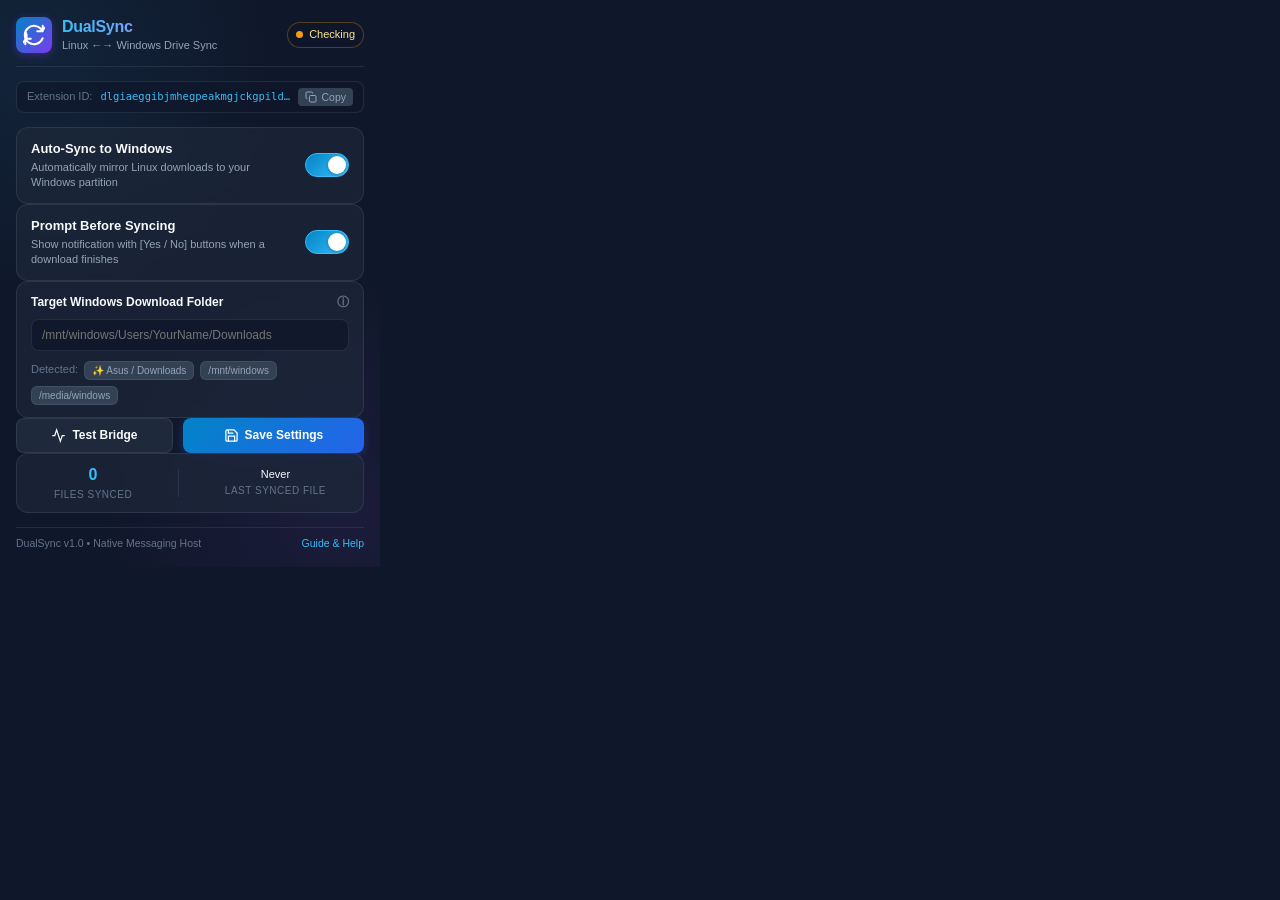
==== lindows_extension/popup.html @ dff82663 "Automate extension ID generation and 1-click bridge installation" ====
<!DOCTYPE html>
<html lang="en">

<head>
  <meta charset="UTF-8">
  <meta name="viewport" content="width=device-width, initial-scale=1.0">
  <title>DualSync Settings</title>
  <link rel="stylesheet" href="popup.css">
</head>

<body>
  <div class="app-container">
    <!-- Header -->
    <header class="header">
      <div class="logo-area">
        <div class="icon-wrap">
          <svg width="22" height="22" viewBox="0 0 24 24" fill="none" stroke="currentColor" stroke-width="2.2"
            stroke-linecap="round" stroke-linejoin="round">
            <path
              d="M21.5 2v6h-6M21.34 15.57a10 10 0 1 1-.57-8.38l5.67-5.67M2.5 22v-6h6M2.66 8.43a10 10 0 0 1 .57 8.38L-2.44 22.48" />
          </svg>
        </div>
        <div>
          <h1>DualSync</h1>
          <p class="subtitle">Linux &larr;&rarr; Windows Drive Sync</p>
        </div>
      </div>
      <div id="bridge-status-pill" class="status-pill status-unknown" title="Native host status">
        <span class="status-dot"></span>
        <span id="bridge-status-text">Checking</span>
      </div>
    </header>

    <!-- Extension ID & Bridge Status Indicator -->
    <div class="ext-id-container">
      <span class="ext-id-title">Extension ID:</span>
      <span id="ext-id-val" class="ext-id-val">dlgiaeggibjmhegpeakmgjckgpildjdb</span>
      <button type="button" id="copy-id-btn" class="copy-id-btn" title="Copy Extension ID">
        <svg width="12" height="12" viewBox="0 0 24 24" fill="none" stroke="currentColor" stroke-width="2">
          <rect x="9" y="9" width="13" height="13" rx="2" ry="2"></rect>
          <path d="M5 15H4a2 2 0 0 1-2-2V4a2 2 0 0 1 2-2h9a2 2 0 0 1 2 2v1"></path>
        </svg>
        <span id="copy-text">Copy</span>
      </button>
    </div>

    <!-- Main Content Form -->
    <main class="content">
      <!-- Section 1: Main Toggle -->
      <section class="card toggle-card">
        <div class="card-text">
          <div class="card-title">Auto-Sync to Windows</div>
          <div class="card-desc">Automatically mirror Linux downloads to your Windows partition</div>
        </div>
        <label class="switch">
          <input type="checkbox" id="auto-sync-toggle" checked>
          <span class="slider"></span>
        </label>
      </section>

      <!-- Section 2: Confirmation Prompt Toggle -->
      <section class="card toggle-card">
        <div class="card-text">
          <div class="card-title">Prompt Before Syncing</div>
          <div class="card-desc">Show notification with [Yes / No] buttons when a download finishes</div>
        </div>
        <label class="switch">
          <input type="checkbox" id="prompt-toggle" checked>
          <span class="slider"></span>
        </label>
      </section>

      <!-- Section 3: Target Folder Configuration -->
      <section class="card input-card">
        <label for="target-folder" class="input-label">
          <span>Target Windows Download Folder</span>
          <span class="tooltip" title="Absolute path on Linux where your Windows partition is mounted">&#9432;</span>
        </label>
        <div class="input-wrapper">
          <input type="text" id="target-folder" placeholder="/mnt/windows/Users/YourName/Downloads" spellcheck="false"
            autocomplete="off" />
        </div>

        <div class="preset-chips">
          <span class="preset-label">Detected:</span>
          <button type="button" class="chip chip-detected" data-path="/run/media/rithik/Windows/Users/Asus/Downloads">✨
            Asus / Downloads</button>
          <button type="button" class="chip" data-path="/mnt/windows/Users/Downloads">/mnt/windows</button>
          <button type="button" class="chip" data-path="/media/windows/Downloads">/media/windows</button>
        </div>
      </section>

      <!-- Section 4: Actions & Test Connection -->
      <div class="actions-row">
        <button id="test-bridge-btn" class="btn btn-secondary">
          <svg width="15" height="15" viewBox="0 0 24 24" fill="none" stroke="currentColor" stroke-width="2">
            <polyline points="22 12 18 12 15 21 9 3 6 12 2 12"></polyline>
          </svg>
          Test Bridge
        </button>
        <button id="save-btn" class="btn btn-primary">
          <svg width="15" height="15" viewBox="0 0 24 24" fill="none" stroke="currentColor" stroke-width="2">
            <path d="M19 21H5a2 2 0 0 1-2-2V5a2 2 0 0 1 2-2h11l5 5v11a2 2 0 0 1-2 2z"></path>
            <polyline points="17 21 17 13 7 13 7 21"></polyline>
            <polyline points="7 3 7 8 15 8"></polyline>
          </svg>
          Save Settings
        </button>
      </div>

      <!-- Live Info / Status Card -->
      <section id="feedback-card" class="feedback-card hidden">
        <div id="feedback-icon" class="feedback-icon"></div>
        <div class="feedback-body">
          <div id="feedback-title" class="feedback-title"></div>
          <div id="feedback-message" class="feedback-message"></div>
        </div>
      </section>

      <!-- Sync Stats / History -->
      <section class="card stats-card">
        <div class="stat-item">
          <span class="stat-num" id="stat-synced-count">0</span>
          <span class="stat-lbl">Files Synced</span>
        </div>
        <div class="stat-divider"></div>
        <div class="stat-item">
          <span class="stat-val" id="stat-last-synced">Never</span>
          <span class="stat-lbl">Last Synced File</span>
        </div>
      </section>
    </main>

    <!-- Footer -->
    <footer class="footer">
      <span>DualSync v1.0 &bull; Native Messaging Host</span>
      <a href="#" id="view-guide-link">Guide & Help</a>
    </footer>
  </div>

  <script src="popup.js"></script>
</body>

</html>
---- lindows_extension/popup.css ----
:root {
  --bg-primary: #0f172a;
  --bg-secondary: #1e293b;
  --bg-tertiary: #334155;
  --card-bg: rgba(30, 41, 59, 0.7);
  --border-color: rgba(148, 163, 184, 0.15);
  --border-focus: #38bdf8;
  --text-primary: #f8fafc;
  --text-secondary: #94a3b8;
  --text-muted: #64748b;
  --accent-cyan: #38bdf8;
  --accent-purple: #a855f7;
  --accent-green: #22c55e;
  --accent-red: #ef4444;
  --accent-amber: #f59e0b;
  --radius-lg: 12px;
  --radius-md: 8px;
  --radius-sm: 6px;
  --transition: all 0.2s cubic-bezier(0.4, 0, 0.2, 1);
  --shadow: 0 4px 12px rgba(0, 0, 0, 0.3);
}

* {
  box-sizing: border-box;
  margin: 0;
  padding: 0;
  font-family: -apple-system, BlinkMacSystemFont, "Segoe UI", Roboto, "Helvetica Neue", Arial, sans-serif;
}

body {
  width: 380px;
  background-color: var(--bg-primary);
  color: var(--text-primary);
  font-size: 13px;
  line-height: 1.4;
  user-select: none;
  overflow-x: hidden;
}

.app-container {
  display: flex;
  flex-direction: column;
  padding: 16px;
  gap: 14px;
  background: radial-gradient(circle at 10% 10%, rgba(56, 189, 248, 0.08), transparent 40%),
    radial-gradient(circle at 90% 90%, rgba(168, 85, 247, 0.08), transparent 40%),
    var(--bg-primary);
}

/* Header */
.header {
  display: flex;
  align-items: center;
  justify-content: space-between;
  padding-bottom: 12px;
  border-bottom: 1px solid var(--border-color);
}

.logo-area {
  display: flex;
  align-items: center;
  gap: 10px;
}

.icon-wrap {
  width: 36px;
  height: 36px;
  border-radius: var(--radius-md);
  background: linear-gradient(135deg, #0284c7, #7c3aed);
  display: flex;
  align-items: center;
  justify-content: center;
  color: #fff;
  box-shadow: 0 2px 8px rgba(124, 58, 237, 0.35);
}

h1 {
  font-size: 16px;
  font-weight: 700;
  letter-spacing: -0.3px;
  background: linear-gradient(90deg, #38bdf8, #c084fc);
  -webkit-background-clip: text;
  -webkit-text-fill-color: transparent;
}

.subtitle {
  font-size: 11px;
  color: var(--text-secondary);
}

/* Status Pill */
.status-pill {
  display: flex;
  align-items: center;
  gap: 6px;
  padding: 4px 8px;
  border-radius: 999px;
  font-size: 11px;
  font-weight: 500;
  background: rgba(15, 23, 42, 0.6);
  border: 1px solid var(--border-color);
  transition: var(--transition);
}

.status-dot {
  width: 7px;
  height: 7px;
  border-radius: 50%;
  background: var(--text-muted);
}

.status-connected {
  border-color: rgba(34, 197, 94, 0.3);
  color: #86efac;
}

.status-connected .status-dot {
  background: var(--accent-green);
  box-shadow: 0 0 6px var(--accent-green);
}

.status-disconnected {
  border-color: rgba(239, 68, 68, 0.3);
  color: #fca5a5;
}

.status-disconnected .status-dot {
  background: var(--accent-red);
}

.status-unknown {
  border-color: rgba(245, 158, 11, 0.3);
  color: #fde68a;
}

.status-unknown .status-dot {
  background: var(--accent-amber);
}

/* Cards */
.card {
  background: var(--card-bg);
  backdrop-filter: blur(8px);
  border: 1px solid var(--border-color);
  border-radius: var(--radius-lg);
  padding: 12px 14px;
  transition: var(--transition);
}

.card:hover {
  border-color: rgba(148, 163, 184, 0.3);
}

.toggle-card {
  display: flex;
  align-items: center;
  justify-content: space-between;
  gap: 12px;
}

.card-text {
  display: flex;
  flex-direction: column;
  gap: 2px;
}

.card-title {
  font-size: 13px;
  font-weight: 600;
  color: var(--text-primary);
}

.card-desc {
  font-size: 11px;
  color: var(--text-secondary);
}

/* Switch Toggle */
.switch {
  position: relative;
  display: inline-block;
  width: 44px;
  height: 24px;
  flex-shrink: 0;
}

.switch input {
  opacity: 0;
  width: 0;
  height: 0;
}

.slider {
  position: absolute;
  cursor: pointer;
  top: 0;
  left: 0;
  right: 0;
  bottom: 0;
  background-color: var(--bg-tertiary);
  transition: var(--transition);
  border-radius: 24px;
  border: 1px solid var(--border-color);
}

.slider:before {
  position: absolute;
  content: "";
  height: 18px;
  width: 18px;
  left: 2px;
  bottom: 2px;
  background-color: #ffffff;
  transition: var(--transition);
  border-radius: 50%;
  box-shadow: 0 1px 3px rgba(0, 0, 0, 0.3);
}

input:checked+.slider {
  background: linear-gradient(135deg, #0284c7, #38bdf8);
  border-color: #38bdf8;
}

input:checked+.slider:before {
  transform: translateX(20px);
}

/* Input Card */
.input-card {
  display: flex;
  flex-direction: column;
  gap: 8px;
}

.input-label {
  display: flex;
  align-items: center;
  justify-content: space-between;
  font-size: 12px;
  font-weight: 600;
  color: var(--text-primary);
}

.tooltip {
  cursor: help;
  color: var(--text-muted);
  font-size: 12px;
}

.input-wrapper input {
  width: 100%;
  padding: 8px 10px;
  background: rgba(15, 23, 42, 0.8);
  border: 1px solid var(--border-color);
  border-radius: var(--radius-md);
  color: #fff;
  font-size: 12px;
  outline: none;
  transition: var(--transition);
}

.input-wrapper input:focus {
  border-color: var(--border-focus);
  box-shadow: 0 0 0 2px rgba(56, 189, 248, 0.2);
}

.preset-chips {
  display: flex;
  align-items: center;
  flex-wrap: wrap;
  gap: 6px;
  margin-top: 2px;
}

.preset-label {
  font-size: 11px;
  color: var(--text-muted);
}

.chip {
  background: var(--bg-tertiary);
  border: 1px solid var(--border-color);
  color: var(--text-secondary);
  border-radius: var(--radius-sm);
  padding: 3px 7px;
  font-size: 10px;
  cursor: pointer;
  transition: var(--transition);
}

.chip:hover {
  background: #475569;
  color: #ffffff;
  border-color: var(--accent-cyan);
}

/* Buttons */
.actions-row {
  display: flex;
  gap: 10px;
}

.btn {
  display: inline-flex;
  align-items: center;
  justify-content: center;
  gap: 6px;
  padding: 9px 12px;
  border-radius: var(--radius-md);
  font-size: 12px;
  font-weight: 600;
  cursor: pointer;
  transition: var(--transition);
  border: none;
}

.btn-primary {
  flex: 1.2;
  background: linear-gradient(135deg, #0284c7, #2563eb);
  color: white;
  box-shadow: 0 2px 8px rgba(37, 99, 235, 0.3);
}

.btn-primary:hover {
  background: linear-gradient(135deg, #0369a1, #1d4ed8);
  transform: translateY(-1px);
}

.btn-secondary {
  flex: 1;
  background: var(--bg-secondary);
  border: 1px solid var(--border-color);
  color: var(--text-primary);
}

.btn-secondary:hover {
  background: var(--bg-tertiary);
  border-color: rgba(148, 163, 184, 0.4);
}

/* Feedback Card */
.feedback-card {
  display: flex;
  align-items: flex-start;
  gap: 10px;
  padding: 10px 12px;
  border-radius: var(--radius-md);
  background: rgba(15, 23, 42, 0.9);
  border: 1px solid var(--border-color);
  animation: fadeIn 0.2s ease-in-out;
}

.feedback-card.hidden {
  display: none;
}

.feedback-card.success {
  border-color: rgba(34, 197, 94, 0.4);
  background: rgba(34, 197, 94, 0.08);
}

.feedback-card.error {
  border-color: rgba(239, 68, 68, 0.4);
  background: rgba(239, 68, 68, 0.08);
}

.feedback-title {
  font-size: 12px;
  font-weight: 600;
  color: var(--text-primary);
}

.feedback-message {
  font-size: 11px;
  color: var(--text-secondary);
  word-break: break-word;
  margin-top: 2px;
}

/* Stats Card */
.stats-card {
  display: flex;
  align-items: center;
  justify-content: space-around;
  padding: 10px 14px;
}

.stat-item {
  display: flex;
  flex-direction: column;
  align-items: center;
  text-align: center;
  gap: 2px;
  max-width: 140px;
}

.stat-num {
  font-size: 16px;
  font-weight: 700;
  color: var(--accent-cyan);
}

.stat-val {
  font-size: 11px;
  font-weight: 500;
  color: var(--text-primary);
  white-space: nowrap;
  overflow: hidden;
  text-overflow: ellipsis;
  max-width: 130px;
}

.stat-lbl {
  font-size: 10px;
  color: var(--text-muted);
  text-transform: uppercase;
  letter-spacing: 0.5px;
}

.stat-divider {
  width: 1px;
  height: 28px;
  background-color: var(--border-color);
}

/* Footer */
.footer {
  display: flex;
  align-items: center;
  justify-content: space-between;
  padding-top: 8px;
  border-top: 1px solid var(--border-color);
  font-size: 10.5px;
  color: var(--text-muted);
}

.footer a {
  color: var(--accent-cyan);
  text-decoration: none;
}

.footer a:hover {
  text-decoration: underline;
}

@keyframes fadeIn {
  from {
    opacity: 0;
    transform: translateY(-4px);
  }

  to {
    opacity: 1;
    transform: translateY(0);
  }
}

/* Extension ID Bar */
.ext-id-container {
  display: flex;
  align-items: center;
  justify-content: space-between;
  background: rgba(15, 23, 42, 0.6);
  border: 1px solid var(--border-color);
  border-radius: var(--radius-md);
  padding: 6px 10px;
  font-size: 11px;
  gap: 8px;
}

.ext-id-title {
  color: var(--text-muted);
  font-weight: 500;
  white-space: nowrap;
}

.ext-id-val {
  font-family: ui-monospace, SFMono-Regular, Menlo, Monaco, Consolas, monospace;
  color: var(--accent-cyan);
  font-size: 10.5px;
  overflow: hidden;
  text-overflow: ellipsis;
  white-space: nowrap;
  user-select: all;
}

.copy-id-btn {
  display: flex;
  align-items: center;
  gap: 4px;
  background: var(--bg-tertiary);
  color: var(--text-secondary);
  border: none;
  border-radius: 4px;
  padding: 3px 7px;
  font-size: 10.5px;
  cursor: pointer;
  transition: var(--transition);
  white-space: nowrap;
}

.copy-id-btn:hover {
  background: var(--accent-cyan);
  color: #0f172a;
}
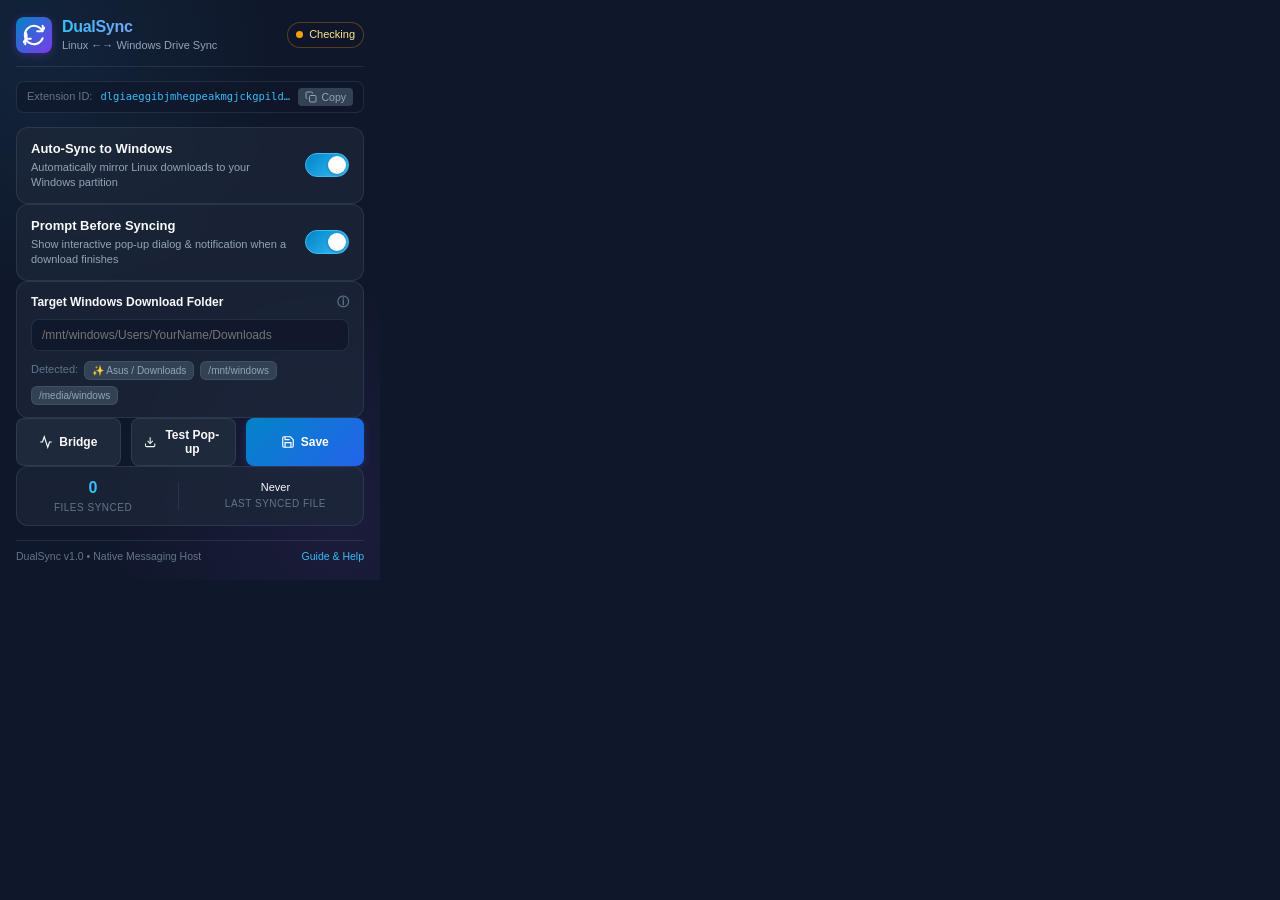
==== commit 8f307331: "Add interactive download sync confirmation pop-up window and persistent queue" ====
--- a/lindows_extension/popup.html
+++ b/lindows_extension/popup.html
@@ -62,7 +62,7 @@
       <section class="card toggle-card">
         <div class="card-text">
           <div class="card-title">Prompt Before Syncing</div>
-          <div class="card-desc">Show notification with [Yes / No] buttons when a download finishes</div>
+          <div class="card-desc">Show interactive pop-up dialog & notification when a download finishes</div>
         </div>
         <label class="switch">
           <input type="checkbox" id="prompt-toggle" checked>
@@ -92,19 +92,27 @@
 
       <!-- Section 4: Actions & Test Connection -->
       <div class="actions-row">
-        <button id="test-bridge-btn" class="btn btn-secondary">
-          <svg width="15" height="15" viewBox="0 0 24 24" fill="none" stroke="currentColor" stroke-width="2">
+        <button id="test-bridge-btn" class="btn btn-secondary" title="Test Native Bridge Connection">
+          <svg width="14" height="14" viewBox="0 0 24 24" fill="none" stroke="currentColor" stroke-width="2">
             <polyline points="22 12 18 12 15 21 9 3 6 12 2 12"></polyline>
           </svg>
-          Test Bridge
+          Bridge
+        </button>
+        <button id="test-prompt-btn" class="btn btn-secondary" title="Simulate download completion and test prompt pop-up">
+          <svg width="14" height="14" viewBox="0 0 24 24" fill="none" stroke="currentColor" stroke-width="2">
+            <path d="M21 15v4a2 2 0 0 1-2 2H5a2 2 0 0 1-2-2v-4"></path>
+            <polyline points="7 10 12 15 17 10"></polyline>
+            <line x1="12" y1="15" x2="12" y2="3"></line>
+          </svg>
+          Test Pop-up
         </button>
         <button id="save-btn" class="btn btn-primary">
-          <svg width="15" height="15" viewBox="0 0 24 24" fill="none" stroke="currentColor" stroke-width="2">
+          <svg width="14" height="14" viewBox="0 0 24 24" fill="none" stroke="currentColor" stroke-width="2">
             <path d="M19 21H5a2 2 0 0 1-2-2V5a2 2 0 0 1 2-2h11l5 5v11a2 2 0 0 1-2 2z"></path>
             <polyline points="17 21 17 13 7 13 7 21"></polyline>
             <polyline points="7 3 7 8 15 8"></polyline>
           </svg>
-          Save Settings
+          Save
         </button>
       </div>
 
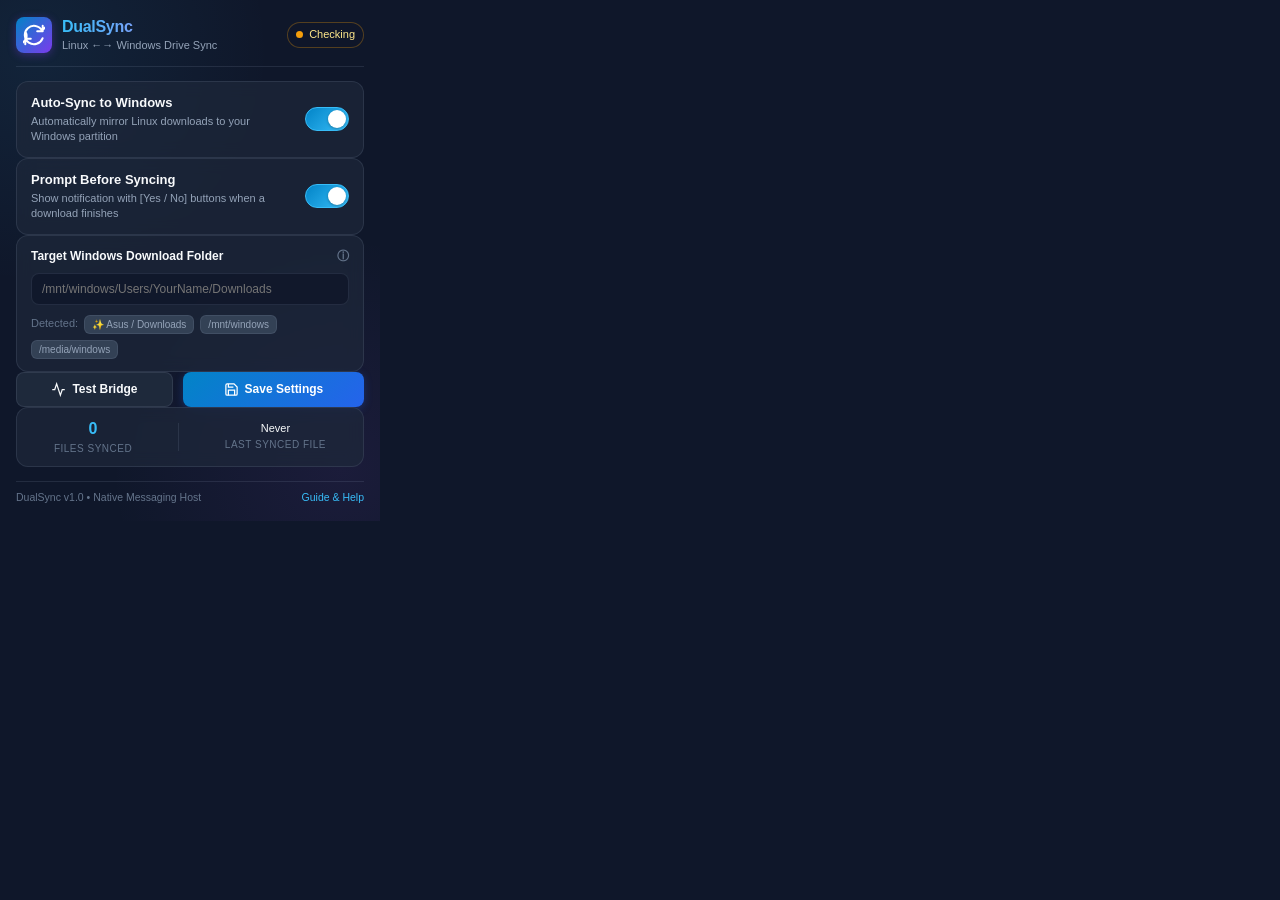
==== commit 8378ed0d: "extension part" ====
--- a/lindows_extension/popup.html
+++ b/lindows_extension/popup.html
@@ -31,19 +31,6 @@
       </div>
     </header>
 
-    <!-- Extension ID & Bridge Status Indicator -->
-    <div class="ext-id-container">
-      <span class="ext-id-title">Extension ID:</span>
-      <span id="ext-id-val" class="ext-id-val">dlgiaeggibjmhegpeakmgjckgpildjdb</span>
-      <button type="button" id="copy-id-btn" class="copy-id-btn" title="Copy Extension ID">
-        <svg width="12" height="12" viewBox="0 0 24 24" fill="none" stroke="currentColor" stroke-width="2">
-          <rect x="9" y="9" width="13" height="13" rx="2" ry="2"></rect>
-          <path d="M5 15H4a2 2 0 0 1-2-2V4a2 2 0 0 1 2-2h9a2 2 0 0 1 2 2v1"></path>
-        </svg>
-        <span id="copy-text">Copy</span>
-      </button>
-    </div>
-
     <!-- Main Content Form -->
     <main class="content">
       <!-- Section 1: Main Toggle -->
@@ -62,7 +49,7 @@
       <section class="card toggle-card">
         <div class="card-text">
           <div class="card-title">Prompt Before Syncing</div>
-          <div class="card-desc">Show interactive pop-up dialog & notification when a download finishes</div>
+          <div class="card-desc">Show notification with [Yes / No] buttons when a download finishes</div>
         </div>
         <label class="switch">
           <input type="checkbox" id="prompt-toggle" checked>
@@ -92,27 +79,19 @@
 
       <!-- Section 4: Actions & Test Connection -->
       <div class="actions-row">
-        <button id="test-bridge-btn" class="btn btn-secondary" title="Test Native Bridge Connection">
-          <svg width="14" height="14" viewBox="0 0 24 24" fill="none" stroke="currentColor" stroke-width="2">
+        <button id="test-bridge-btn" class="btn btn-secondary">
+          <svg width="15" height="15" viewBox="0 0 24 24" fill="none" stroke="currentColor" stroke-width="2">
             <polyline points="22 12 18 12 15 21 9 3 6 12 2 12"></polyline>
           </svg>
-          Bridge
-        </button>
-        <button id="test-prompt-btn" class="btn btn-secondary" title="Simulate download completion and test prompt pop-up">
-          <svg width="14" height="14" viewBox="0 0 24 24" fill="none" stroke="currentColor" stroke-width="2">
-            <path d="M21 15v4a2 2 0 0 1-2 2H5a2 2 0 0 1-2-2v-4"></path>
-            <polyline points="7 10 12 15 17 10"></polyline>
-            <line x1="12" y1="15" x2="12" y2="3"></line>
-          </svg>
-          Test Pop-up
+          Test Bridge
         </button>
         <button id="save-btn" class="btn btn-primary">
-          <svg width="14" height="14" viewBox="0 0 24 24" fill="none" stroke="currentColor" stroke-width="2">
+          <svg width="15" height="15" viewBox="0 0 24 24" fill="none" stroke="currentColor" stroke-width="2">
             <path d="M19 21H5a2 2 0 0 1-2-2V5a2 2 0 0 1 2-2h11l5 5v11a2 2 0 0 1-2 2z"></path>
             <polyline points="17 21 17 13 7 13 7 21"></polyline>
             <polyline points="7 3 7 8 15 8"></polyline>
           </svg>
-          Save
+          Save Settings
         </button>
       </div>
 
--- a/lindows_extension/popup.css
+++ b/lindows_extension/popup.css
@@ -453,53 +453,4 @@
     opacity: 1;
     transform: translateY(0);
   }
-}
-
-/* Extension ID Bar */
-.ext-id-container {
-  display: flex;
-  align-items: center;
-  justify-content: space-between;
-  background: rgba(15, 23, 42, 0.6);
-  border: 1px solid var(--border-color);
-  border-radius: var(--radius-md);
-  padding: 6px 10px;
-  font-size: 11px;
-  gap: 8px;
-}
-
-.ext-id-title {
-  color: var(--text-muted);
-  font-weight: 500;
-  white-space: nowrap;
-}
-
-.ext-id-val {
-  font-family: ui-monospace, SFMono-Regular, Menlo, Monaco, Consolas, monospace;
-  color: var(--accent-cyan);
-  font-size: 10.5px;
-  overflow: hidden;
-  text-overflow: ellipsis;
-  white-space: nowrap;
-  user-select: all;
-}
-
-.copy-id-btn {
-  display: flex;
-  align-items: center;
-  gap: 4px;
-  background: var(--bg-tertiary);
-  color: var(--text-secondary);
-  border: none;
-  border-radius: 4px;
-  padding: 3px 7px;
-  font-size: 10.5px;
-  cursor: pointer;
-  transition: var(--transition);
-  white-space: nowrap;
-}
-
-.copy-id-btn:hover {
-  background: var(--accent-cyan);
-  color: #0f172a;
 }
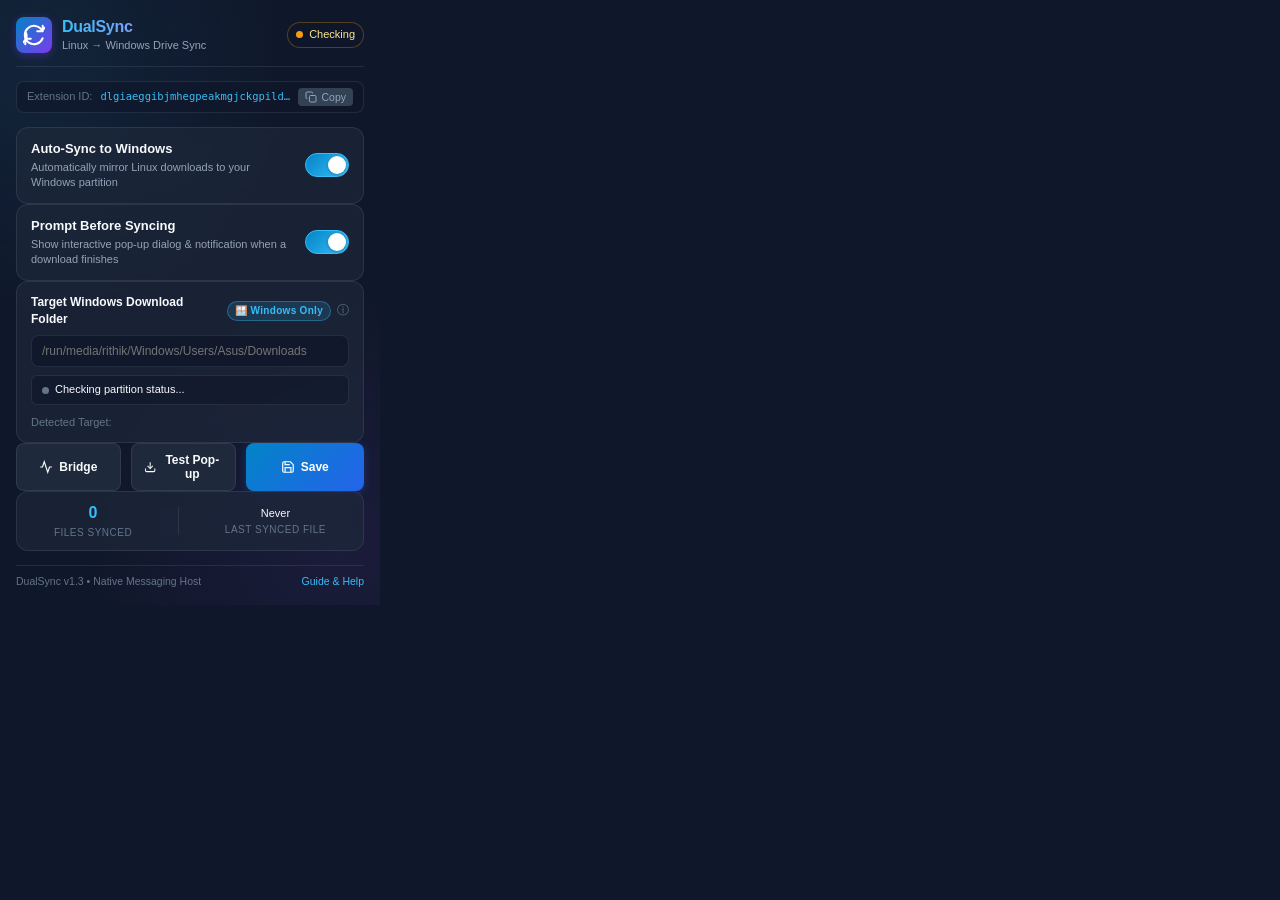
==== commit 0fefa4ad: "Fix partition mount error and enforce OS-specific target folder constraints" ====
--- a/lindows_extension/popup.html
+++ b/lindows_extension/popup.html
@@ -22,7 +22,7 @@
         </div>
         <div>
           <h1>DualSync</h1>
-          <p class="subtitle">Linux &larr;&rarr; Windows Drive Sync</p>
+          <p class="subtitle" id="subtitle-text">Linux &rarr; Windows Drive Sync</p>
         </div>
       </div>
       <div id="bridge-status-pill" class="status-pill status-unknown" title="Native host status">
@@ -31,13 +31,26 @@
       </div>
     </header>
 
+    <!-- Extension ID & Bridge Status Indicator -->
+    <div class="ext-id-container">
+      <span class="ext-id-title">Extension ID:</span>
+      <span id="ext-id-val" class="ext-id-val">dlgiaeggibjmhegpeakmgjckgpildjdb</span>
+      <button type="button" id="copy-id-btn" class="copy-id-btn" title="Copy Extension ID">
+        <svg width="12" height="12" viewBox="0 0 24 24" fill="none" stroke="currentColor" stroke-width="2">
+          <rect x="9" y="9" width="13" height="13" rx="2" ry="2"></rect>
+          <path d="M5 15H4a2 2 0 0 1-2-2V4a2 2 0 0 1 2-2h9a2 2 0 0 1 2 2v1"></path>
+        </svg>
+        <span id="copy-text">Copy</span>
+      </button>
+    </div>
+
     <!-- Main Content Form -->
     <main class="content">
       <!-- Section 1: Main Toggle -->
       <section class="card toggle-card">
         <div class="card-text">
-          <div class="card-title">Auto-Sync to Windows</div>
-          <div class="card-desc">Automatically mirror Linux downloads to your Windows partition</div>
+          <div class="card-title" id="auto-sync-title">Auto-Sync to Windows</div>
+          <div class="card-desc" id="auto-sync-desc">Automatically mirror Linux downloads to your Windows partition</div>
         </div>
         <label class="switch">
           <input type="checkbox" id="auto-sync-toggle" checked>
@@ -49,7 +62,7 @@
       <section class="card toggle-card">
         <div class="card-text">
           <div class="card-title">Prompt Before Syncing</div>
-          <div class="card-desc">Show notification with [Yes / No] buttons when a download finishes</div>
+          <div class="card-desc">Show interactive pop-up dialog & notification when a download finishes</div>
         </div>
         <label class="switch">
           <input type="checkbox" id="prompt-toggle" checked>
@@ -59,39 +72,62 @@
 
       <!-- Section 3: Target Folder Configuration -->
       <section class="card input-card">
-        <label for="target-folder" class="input-label">
-          <span>Target Windows Download Folder</span>
-          <span class="tooltip" title="Absolute path on Linux where your Windows partition is mounted">&#9432;</span>
-        </label>
+        <div class="input-label-row">
+          <label for="target-folder" class="input-label" id="target-label-text">
+            Target Windows Download Folder
+          </label>
+          <div class="label-badges">
+            <span id="target-badge" class="os-badge os-badge-windows">🪟 Windows Only</span>
+            <span class="tooltip" id="target-tooltip" title="In Linux, only Windows partition folders are allowed. Local Linux folders cannot be selected.">&#9432;</span>
+          </div>
+        </div>
+
         <div class="input-wrapper">
-          <input type="text" id="target-folder" placeholder="/mnt/windows/Users/YourName/Downloads" spellcheck="false"
+          <input type="text" id="target-folder" placeholder="/run/media/rithik/Windows/Users/Asus/Downloads" spellcheck="false"
             autocomplete="off" />
         </div>
 
-        <div class="preset-chips">
-          <span class="preset-label">Detected:</span>
-          <button type="button" class="chip chip-detected" data-path="/run/media/rithik/Windows/Users/Asus/Downloads">✨
-            Asus / Downloads</button>
-          <button type="button" class="chip" data-path="/mnt/windows/Users/Downloads">/mnt/windows</button>
-          <button type="button" class="chip" data-path="/media/windows/Downloads">/media/windows</button>
+        <!-- Partition Mount Status Bar -->
+        <div id="mount-bar" class="mount-bar">
+          <div class="mount-left">
+            <span class="mount-dot" id="mount-dot"></span>
+            <span id="mount-status-text">Checking partition status...</span>
+          </div>
+          <button type="button" id="mount-drive-btn" class="mount-btn" style="display:none;">Mount Drive</button>
+        </div>
+
+        <!-- Detected Presets (Strictly valid OS partitions only) -->
+        <div class="preset-chips" id="preset-chips-box">
+          <span class="preset-label" id="preset-label">Detected Target:</span>
+          <div id="preset-chips-list" class="preset-chips-list">
+            <!-- Dynamically populated from native host -->
+          </div>
         </div>
       </section>
 
       <!-- Section 4: Actions & Test Connection -->
       <div class="actions-row">
-        <button id="test-bridge-btn" class="btn btn-secondary">
-          <svg width="15" height="15" viewBox="0 0 24 24" fill="none" stroke="currentColor" stroke-width="2">
+        <button id="test-bridge-btn" class="btn btn-secondary" title="Test Native Bridge Connection">
+          <svg width="14" height="14" viewBox="0 0 24 24" fill="none" stroke="currentColor" stroke-width="2">
             <polyline points="22 12 18 12 15 21 9 3 6 12 2 12"></polyline>
           </svg>
-          Test Bridge
+          Bridge
+        </button>
+        <button id="test-prompt-btn" class="btn btn-secondary" title="Simulate download completion and test prompt pop-up">
+          <svg width="14" height="14" viewBox="0 0 24 24" fill="none" stroke="currentColor" stroke-width="2">
+            <path d="M21 15v4a2 2 0 0 1-2 2H5a2 2 0 0 1-2-2v-4"></path>
+            <polyline points="7 10 12 15 17 10"></polyline>
+            <line x1="12" y1="15" x2="12" y2="3"></line>
+          </svg>
+          Test Pop-up
         </button>
         <button id="save-btn" class="btn btn-primary">
-          <svg width="15" height="15" viewBox="0 0 24 24" fill="none" stroke="currentColor" stroke-width="2">
+          <svg width="14" height="14" viewBox="0 0 24 24" fill="none" stroke="currentColor" stroke-width="2">
             <path d="M19 21H5a2 2 0 0 1-2-2V5a2 2 0 0 1 2-2h11l5 5v11a2 2 0 0 1-2 2z"></path>
             <polyline points="17 21 17 13 7 13 7 21"></polyline>
             <polyline points="7 3 7 8 15 8"></polyline>
           </svg>
-          Save Settings
+          Save
         </button>
       </div>
 
@@ -120,7 +156,7 @@
 
     <!-- Footer -->
     <footer class="footer">
-      <span>DualSync v1.0 &bull; Native Messaging Host</span>
+      <span>DualSync v1.3 &bull; Native Messaging Host</span>
       <a href="#" id="view-guide-link">Guide & Help</a>
     </footer>
   </div>
--- a/lindows_extension/popup.css
+++ b/lindows_extension/popup.css
@@ -232,13 +232,44 @@
   gap: 8px;
 }
 
+.input-label-row {
+  display: flex;
+  align-items: center;
+  justify-content: space-between;
+  gap: 8px;
+}
+
 .input-label {
-  display: flex;
-  align-items: center;
-  justify-content: space-between;
   font-size: 12px;
   font-weight: 600;
   color: var(--text-primary);
+}
+
+.label-badges {
+  display: flex;
+  align-items: center;
+  gap: 6px;
+}
+
+.os-badge {
+  font-size: 10px;
+  font-weight: 700;
+  padding: 2px 7px;
+  border-radius: 999px;
+  letter-spacing: 0.3px;
+  white-space: nowrap;
+}
+
+.os-badge-windows {
+  background: rgba(56, 189, 248, 0.15);
+  color: #38bdf8;
+  border: 1px solid rgba(56, 189, 248, 0.35);
+}
+
+.os-badge-linux {
+  background: rgba(245, 158, 11, 0.15);
+  color: #fbbf24;
+  border: 1px solid rgba(245, 158, 11, 0.35);
 }
 
 .tooltip {
@@ -264,6 +295,62 @@
   box-shadow: 0 0 0 2px rgba(56, 189, 248, 0.2);
 }
 
+/* Mount Status Bar */
+.mount-bar {
+  display: flex;
+  align-items: center;
+  justify-content: space-between;
+  padding: 6px 10px;
+  background: rgba(15, 23, 42, 0.6);
+  border-radius: var(--radius-sm);
+  border: 1px solid var(--border-color);
+  font-size: 11px;
+}
+
+.mount-left {
+  display: flex;
+  align-items: center;
+  gap: 6px;
+}
+
+.mount-dot {
+  width: 7px;
+  height: 7px;
+  border-radius: 50%;
+  background: var(--text-muted);
+}
+
+.mount-dot.mounted {
+  background: var(--accent-green);
+  box-shadow: 0 0 6px var(--accent-green);
+}
+
+.mount-dot.unmounted {
+  background: var(--accent-red);
+}
+
+.mount-status-text {
+  color: var(--text-secondary);
+  font-size: 11px;
+}
+
+.mount-btn {
+  background: linear-gradient(135deg, #0284c7, #2563eb);
+  color: #ffffff;
+  border: none;
+  border-radius: 4px;
+  padding: 3px 8px;
+  font-size: 10.5px;
+  font-weight: 600;
+  cursor: pointer;
+  transition: var(--transition);
+}
+
+.mount-btn:hover {
+  background: linear-gradient(135deg, #0369a1, #1d4ed8);
+  transform: translateY(-1px);
+}
+
 .preset-chips {
   display: flex;
   align-items: center;
@@ -275,6 +362,14 @@
 .preset-label {
   font-size: 11px;
   color: var(--text-muted);
+  white-space: nowrap;
+}
+
+.preset-chips-list {
+  display: flex;
+  align-items: center;
+  flex-wrap: wrap;
+  gap: 6px;
 }
 
 .chip {
@@ -282,16 +377,26 @@
   border: 1px solid var(--border-color);
   color: var(--text-secondary);
   border-radius: var(--radius-sm);
-  padding: 3px 7px;
-  font-size: 10px;
+  padding: 3px 8px;
+  font-size: 10.5px;
   cursor: pointer;
   transition: var(--transition);
+  display: inline-flex;
+  align-items: center;
+  gap: 4px;
 }
 
 .chip:hover {
   background: #475569;
   color: #ffffff;
   border-color: var(--accent-cyan);
+}
+
+.chip-active {
+  background: rgba(56, 189, 248, 0.2);
+  border-color: var(--accent-cyan);
+  color: #38bdf8;
+  font-weight: 600;
 }
 
 /* Buttons */
@@ -373,7 +478,7 @@
 .feedback-message {
   font-size: 11px;
   color: var(--text-secondary);
-  word-break: break-word;
+  word-break: break-word; white-space: pre-line;
   margin-top: 2px;
 }
 
@@ -453,4 +558,53 @@
     opacity: 1;
     transform: translateY(0);
   }
+}
+
+/* Extension ID Bar */
+.ext-id-container {
+  display: flex;
+  align-items: center;
+  justify-content: space-between;
+  background: rgba(15, 23, 42, 0.6);
+  border: 1px solid var(--border-color);
+  border-radius: var(--radius-md);
+  padding: 6px 10px;
+  font-size: 11px;
+  gap: 8px;
+}
+
+.ext-id-title {
+  color: var(--text-muted);
+  font-weight: 500;
+  white-space: nowrap;
+}
+
+.ext-id-val {
+  font-family: ui-monospace, SFMono-Regular, Menlo, Monaco, Consolas, monospace;
+  color: var(--accent-cyan);
+  font-size: 10.5px;
+  overflow: hidden;
+  text-overflow: ellipsis;
+  white-space: nowrap;
+  user-select: all;
+}
+
+.copy-id-btn {
+  display: flex;
+  align-items: center;
+  gap: 4px;
+  background: var(--bg-tertiary);
+  color: var(--text-secondary);
+  border: none;
+  border-radius: 4px;
+  padding: 3px 7px;
+  font-size: 10.5px;
+  cursor: pointer;
+  transition: var(--transition);
+  white-space: nowrap;
+}
+
+.copy-id-btn:hover {
+  background: var(--accent-cyan);
+  color: #0f172a;
 }
